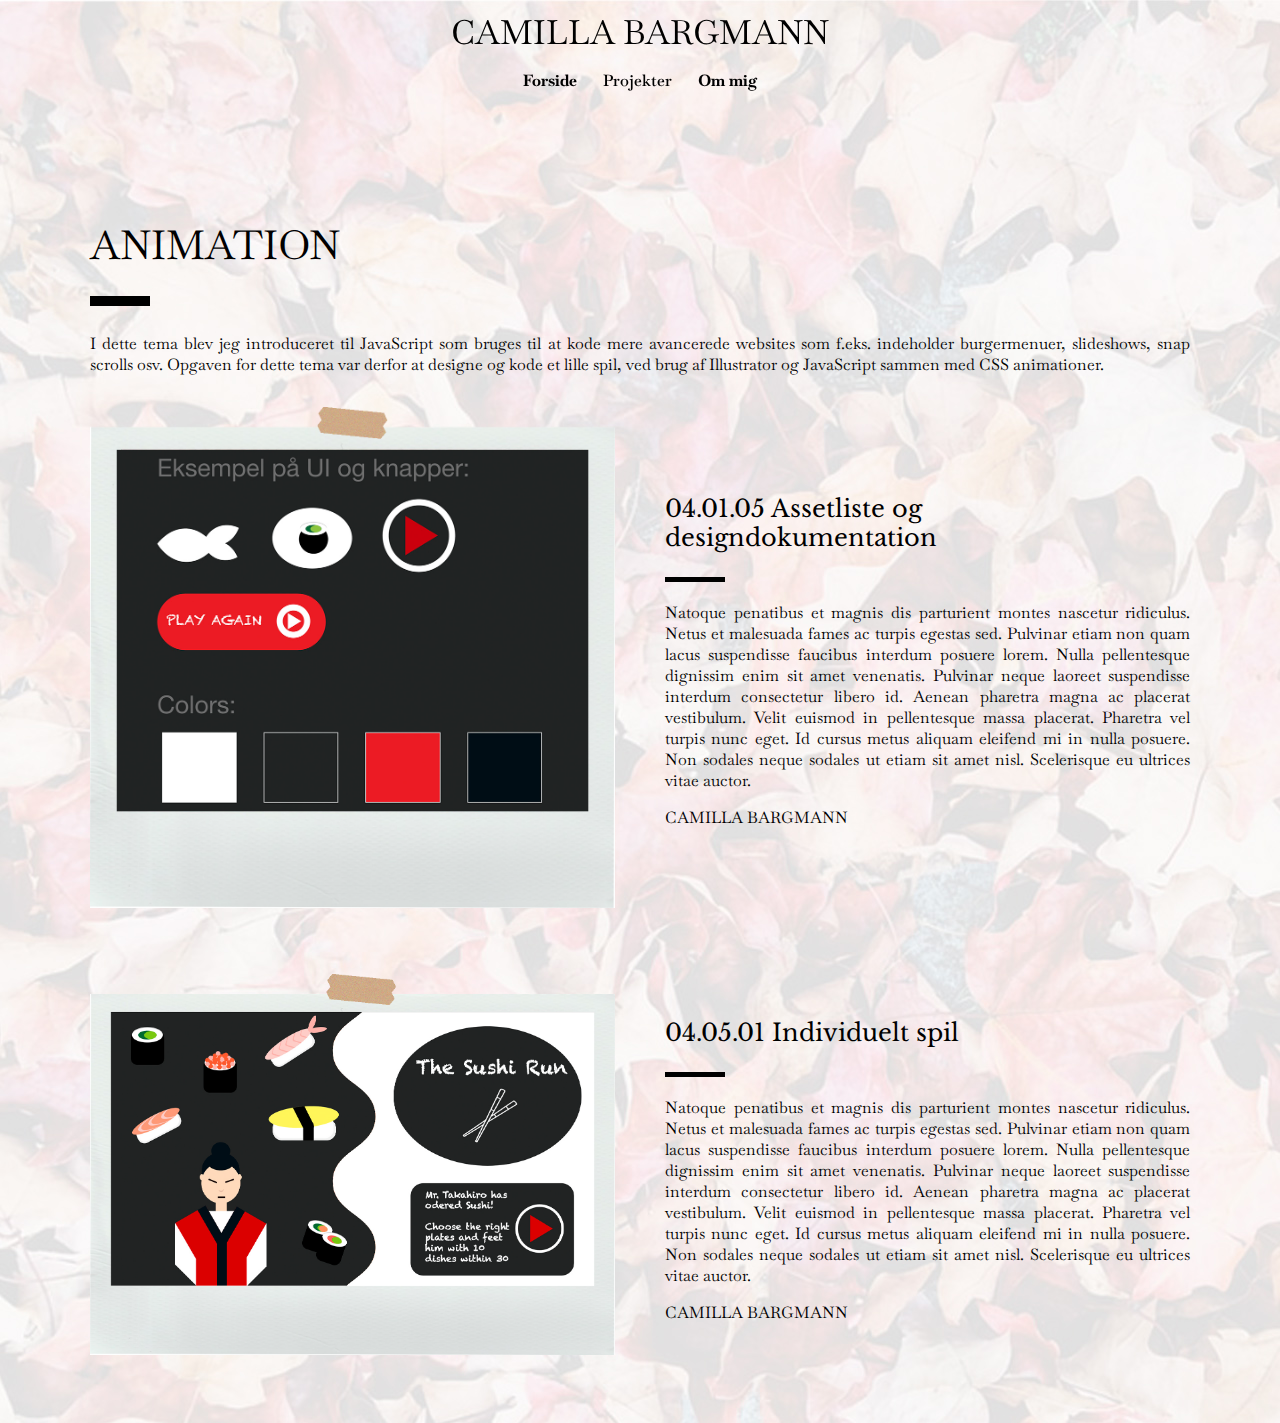
==== animation.html @ 54175079 "velfungerende site" ====
<!DOCTYPE html>
<html lang="da">

<head>
    <meta charset="utf-8">
    <meta name="viewport" content="width=device-width, initial-scale=1.0">
    <meta name="robots" content="noindex">
    <title>Portfolio</title>
    <link rel="preconnect" href="https://fonts.gstatic.com">
    <link href="https://fonts.googleapis.com/css2?family=Baskervville&display=swap" rel="stylesheet">
    <link href="https://fonts.googleapis.com/css2?family=Libre+Baskerville&display=swap" rel="stylesheet">
    <link rel="stylesheet" href="animation.css">
    <link rel="stylesheet" href="mutual.css">
</head>

<body>
    <header id="header">
        <nav>
            <div id="header_top">
                <a id="title" href="forside.html">CAMILLA BARGMANN</a>
            </div>

            <div id="header_bottom">
                <b>
                    <a href="forside.html">Forside</a>
                    <div class="dropdown">
                        <button class="dropbtn">Projekter</button>
                        <div class="dropdown-content">
                            <a href="web.html" target="blank">Web</a>
                            <a href="ux.html" target="blank">UX-Design</a>
                            <a href="animation.html" target="blank">Animation</a>
                            <a href="indhold.html" target="blank">Indhold</a>
                        </div>
                    </div>
                    <a href="about.html">Om mig</a>
                </b>
            </div>


            <div class="headerlistemobil">
                <div>
                    <div class="pointer" id="burgerknap">☰</div>
                </div>
                <ul class="hidden" id="burgerfane">
                    <li class="underline"><a href="forside.html">FORSIDE</a></li>
                    <li><a href="web.html">WEB</a></li>
                    <li><a href="ux.html">UX-DESIGN</a></li>
                    <li><a href="animation.html">ANIMATION</a></li>
                    <li><a href="indhold.html">INDHOLD</a></li>
                    <li><a href="about.html">OM MIG</a></li>
                </ul>
            </div>
        </nav>
    </header>

    <section id="first_section">

        <div class="overskrift">
            <h1>ANIMATION</h1>
            <p>I dette tema blev jeg introduceret til JavaScript som bruges til at kode mere avancerede websites som f.eks. indeholder burgermenuer, slideshows, snap scrolls osv. Opgaven for dette tema var derfor at designe og kode et lille spil, ved brug af Illustrator og JavaScript sammen med CSS animationer. </p>
        </div>

        <div class="section_wrapper">

            <div class="col">
                <img src="asset.png" alt="Billede af mig selv">
            </div>

            <div class="col">
                <h2>04.01.05 Assetliste og designdokumentation</h2>

                <p>Natoque penatibus et magnis dis parturient montes nascetur ridiculus. Netus et malesuada fames ac turpis egestas sed. Pulvinar etiam non quam lacus suspendisse faucibus interdum posuere lorem. Nulla pellentesque dignissim enim sit amet venenatis. Pulvinar neque laoreet suspendisse interdum consectetur libero id. Aenean pharetra magna ac placerat vestibulum. Velit euismod in pellentesque massa placerat. Pharetra vel turpis nunc eget. Id cursus metus aliquam eleifend mi in nulla posuere. Non sodales neque sodales ut etiam sit amet nisl. Scelerisque eu ultrices vitae auctor. </p>

                <h3>CAMILLA BARGMANN</h3>
            </div>

            <div class="col">
                <img src="spil.png" alt="Billede af mig selv">
            </div>
            <div class="col">
                <h2>04.05.01 Individuelt spil</h2>

                <p>Natoque penatibus et magnis dis parturient montes nascetur ridiculus. Netus et malesuada fames ac turpis egestas sed. Pulvinar etiam non quam lacus suspendisse faucibus interdum posuere lorem. Nulla pellentesque dignissim enim sit amet venenatis. Pulvinar neque laoreet suspendisse interdum consectetur libero id. Aenean pharetra magna ac placerat vestibulum. Velit euismod in pellentesque massa placerat. Pharetra vel turpis nunc eget. Id cursus metus aliquam eleifend mi in nulla posuere. Non sodales neque sodales ut etiam sit amet nisl. Scelerisque eu ultrices vitae auctor. </p>

                <h3>CAMILLA BARGMANN</h3>
            </div>
        </div>


    </section>

    <script src="header.js"></script>
</body>

</html>
---- animation.css ----
* {
    box-sizing: border-box;
}

img {
    width: 100%;
}

#title {
    color: black;
}

.dropbtn {
    background: none;
    border: none;
    font-size: 1rem;
    font-family: 'Baskervville', serif;
    color: black;
}


.headerlistemobil {
    z-index: 2;
    position: fixed;
    top: 0;
    left: 0;
    padding: 1rem;
    color: black;

}

#header_bottom a {
    color: black;
}


/*--------------first_section--------------*/

#title {
    color: black;
}



h2 {
    color: black;
    font-family: 'Baskervville', serif;
    font-weight: 400;
    font-size: 50px;


}

h3 {
    color: black;
    font-family: 'Baskervville', serif;
    font-weight: 400;
    font-size: 13px;


}

p {
    color: black;
    font-family: 'Baskervville', serif;
    text-align: justify;
}

h1:after {
    content: '';
    width: 60px;
    height: 10px;
    display: block;
    background-color: black;
    margin-top: 25px;

}

h2:after {
    content: '';
    width: 60px;
    height: 5px;
    display: block;
    background-color: black;
    margin-top: 25px;

}

@media (min-width: 900px) {

    #first_section .section_wrapper {
        display: grid;
        grid-template-columns: 1fr 1fr;
        grid-gap: 50px;
        align-items: center;

    }


}
---- mutual.css ----
* {
    box-sizing: border-box;
}

html {
    scroll-behavior: smooth;
}

body {
    margin: 0 auto;
    background-color: white;
    margin-bottom: 5vw;
    background-image: url(baggrund3.jpg);
}



section {
    margin: 0 7vw;
    padding-top: 15vw;
    max-width: 1400px;
}

img {
    width: 100%;
}

#eksempler {
    background: #E8BF97;
    font-family: 'Baskervville', serif;
    color: white;
    padding: 10px;
    border: 2px solid white;
    text-decoration: none;
    display: inline-grid;
}

#eksempler:hover {
    background: orange;
    color: white;
}


/*--------------fonts----------------*/
h1 {
    font-family: 'Baskervville', serif;
    font-size: 2.5rem;
    font-weight: 400;
}

h2 {
    font-family: 'Libre Baskerville', serif;
    font-size: 1.5rem;
}

h3 {
    font-family: 'Baskervville', serif;
    font-size: 1.0rem;
    margin: 0;
}


p {
    font-family: 'Baskervville', serif;
    font-size: 1rem;
}



/*--------------header---------------*/
#header {
    position: fixed;
    width: 100%;
    text-align: center;
    z-index: 1;
}

nav {
    padding: 10px 0;
}

header a {
    font-family: 'Baskervville', serif;
    text-decoration: none;
    color: white;
    font-size: 2.1rem;
    display: inline-block;
    margin: 0;
}

#header_bottom a {
    font-family: 'Baskervville', serif;
    font-size: 1rem;
    margin: 1rem 1rem;
}

#header_bottom a:hover {
    color: orange;
}

@media (max-width:900px) {
    #header_bottom {
        display: none;
    }
}

/*--------------Mobil-Header----------------*/


#burgerfane {
    background-color: black;
    line-height: 1.6;
    z-index: 2;
    position: relative;
    text-align: left;
    border: 2px solid orange;

}

#burgerfane a {
    font-size: 1rem;
}

.hidden {
    display: none;
}

#burgerknap {
    display: inline-block;
    font-size: 2rem;
    position: absolute;

}

pointer {
    cursor: pointer;
}

@media (min-width:900px) {

    .headerlistemobil {
        display: none;

    }
}


/*------------drop down menu------------*/

.dropbtn {
    background: none;
    border: none;
    font-size: 1rem;
    font-family: 'Baskervville', serif;
    font-weight: 600;

}

.dropdown {
    position: relative;
    display: inline-block;
}

.dropdown-content {
    display: none;
    position: absolute;
    background-color: white;
    min-width: 200px;
    box-shadow: 0px 8px 16px 0px rgba(0, 0, 0, 0.2);
    z-index: 1;

}

.dropdown-content a {
    color: black;
    padding: 1vw;
    text-decoration: none;
    display: block;
    font-family: 'Baskervville', serif;
    font-size: 1rem;

}

.dropdown-content a:hover {
    background-color: black;
    color: black;

}

.dropdown:hover .dropdown-content {
    display: block;
}

.dropdown:hover .dropbtn {
    color: orange;
    border-bottom: solid orange 3px;
}

/*--------------footer---------------*/


/*---------------utility----------------*/

.hide {
    display: none;
}

.invis {
    opacity: 0;
}

.pointer {
    cursor: pointer;
}
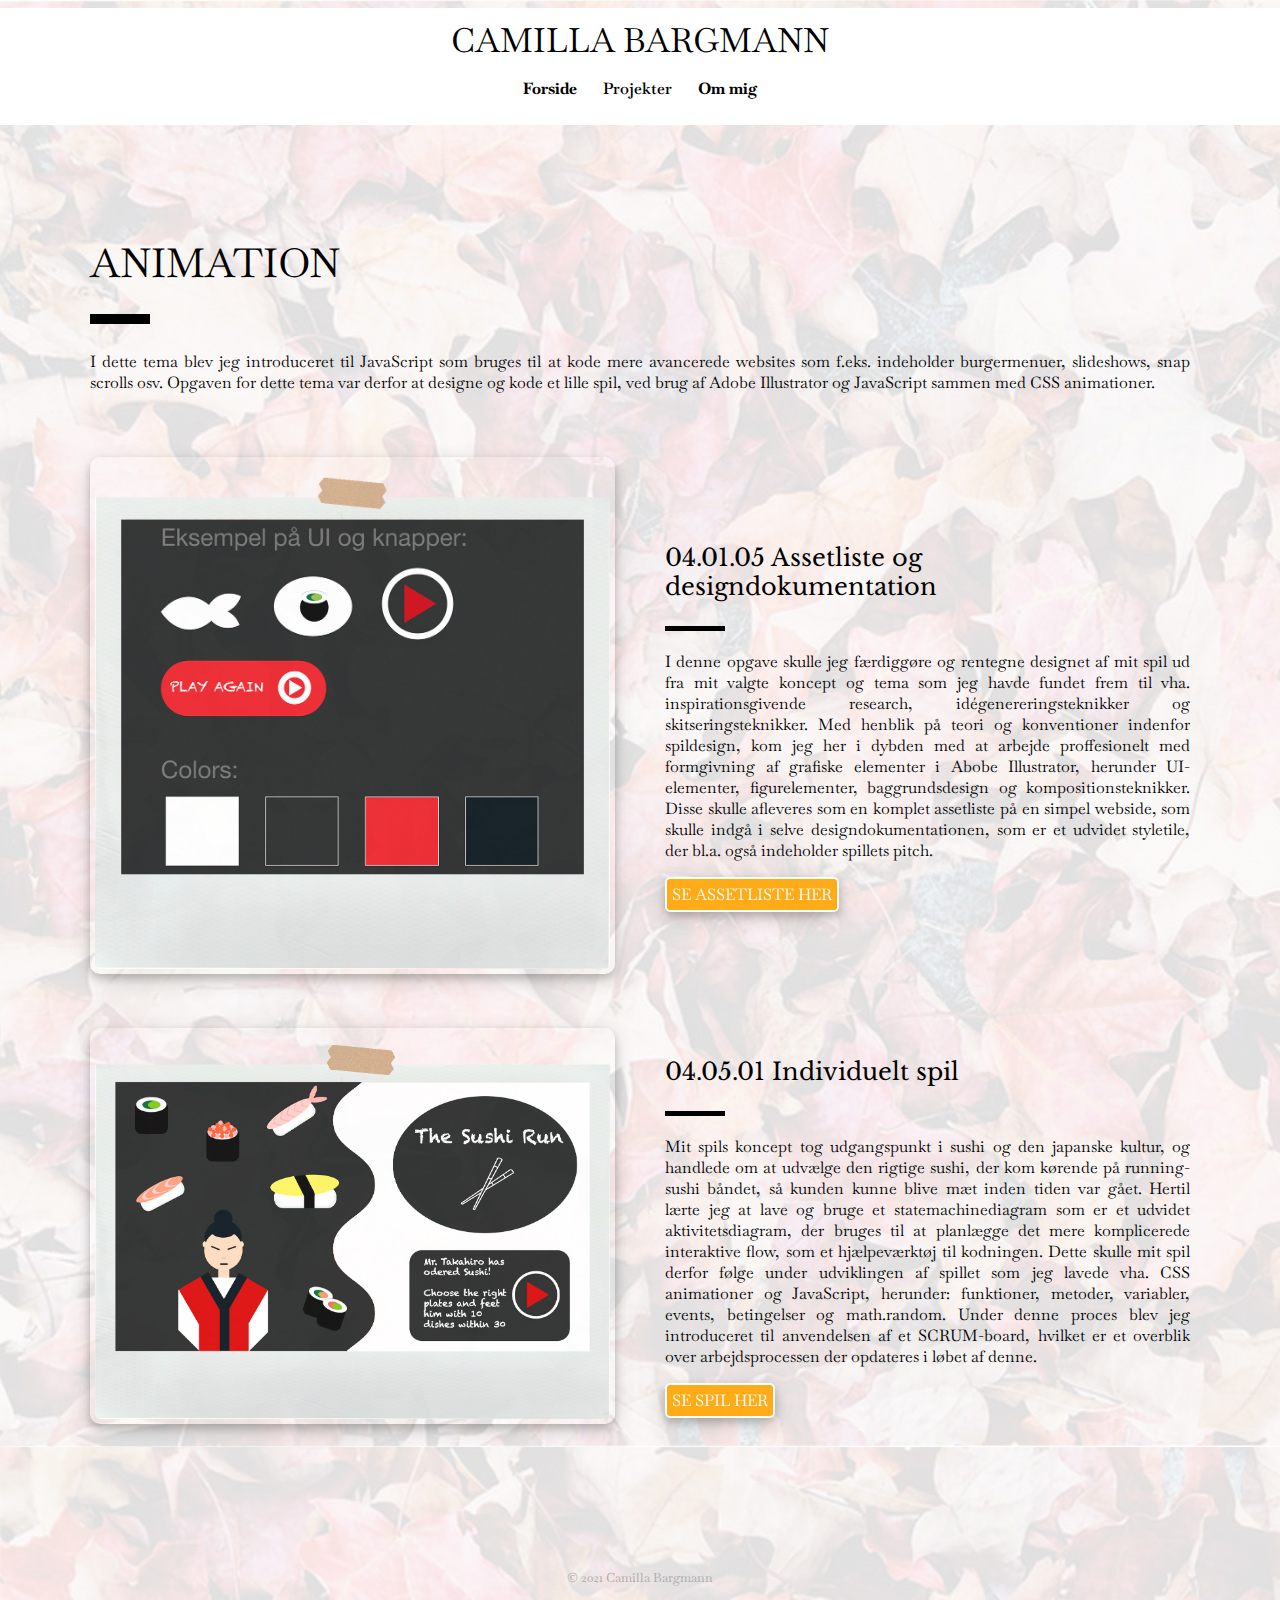
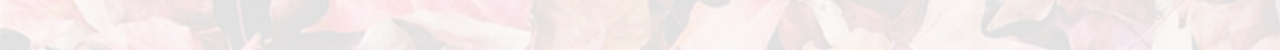
==== commit 075eaf0c: "almost done" ====
--- a/animation.html
+++ b/animation.html
@@ -52,44 +52,52 @@
             </div>
         </nav>
     </header>
+    <hr>
+    <main>
+        <section id="first_section">
 
-    <section id="first_section">
-
-        <div class="overskrift">
-            <h1>ANIMATION</h1>
-            <p>I dette tema blev jeg introduceret til JavaScript som bruges til at kode mere avancerede websites som f.eks. indeholder burgermenuer, slideshows, snap scrolls osv. Opgaven for dette tema var derfor at designe og kode et lille spil, ved brug af Illustrator og JavaScript sammen med CSS animationer. </p>
-        </div>
-
-        <div class="section_wrapper">
-
-            <div class="col">
-                <img src="asset.png" alt="Billede af mig selv">
+            <div class="overskrift">
+                <h1 id="bigger">ANIMATION</h1>
+                <p id="tema">I dette tema blev jeg introduceret til JavaScript som bruges til at kode mere avancerede websites som f.eks. indeholder burgermenuer, slideshows, snap scrolls osv. Opgaven for dette tema var derfor at designe og kode et lille spil, ved brug af Adobe Illustrator og JavaScript sammen med CSS animationer. </p>
             </div>
 
-            <div class="col">
-                <h2>04.01.05 Assetliste og designdokumentation</h2>
+            <div class="section_wrapper">
 
-                <p>Natoque penatibus et magnis dis parturient montes nascetur ridiculus. Netus et malesuada fames ac turpis egestas sed. Pulvinar etiam non quam lacus suspendisse faucibus interdum posuere lorem. Nulla pellentesque dignissim enim sit amet venenatis. Pulvinar neque laoreet suspendisse interdum consectetur libero id. Aenean pharetra magna ac placerat vestibulum. Velit euismod in pellentesque massa placerat. Pharetra vel turpis nunc eget. Id cursus metus aliquam eleifend mi in nulla posuere. Non sodales neque sodales ut etiam sit amet nisl. Scelerisque eu ultrices vitae auctor. </p>
+                <div class="col">
+                    <img src="asset.png" alt="Billede af mig selv">
+                </div>
 
-                <h3>CAMILLA BARGMANN</h3>
+                <div class="col">
+                    <h2>04.01.05 Assetliste og designdokumentation</h2>
+
+                    <p>I denne opgave skulle jeg færdiggøre og rentegne designet af mit spil ud fra mit valgte koncept og tema som jeg havde fundet frem til vha. inspirationsgivende research, idégenereringsteknikker og skitseringsteknikker. Med henblik på teori og konventioner indenfor spildesign, kom jeg her i dybden med at arbejde proffesionelt med formgivning af grafiske elementer i Abobe Illustrator, herunder UI-elementer, figurelementer, baggrundsdesign og kompositionsteknikker. Disse skulle afleveres som en komplet assetliste på en simpel webside, som skulle indgå i selve designdokumentationen, som er et udvidet styletile, der bl.a. også indeholder spillets pitch. </p>
+                    <a href="http://cmbargmann.dk/kea/04_animation/spil/svg/assetliste.html">
+                        <h3 id="eksempler">SE ASSETLISTE HER</h3>
+                    </a>
+                </div>
+
+                <div class="col">
+                    <img src="spil.png" alt="Billede af mig selv">
+                </div>
+                <div class="col">
+                    <h2>04.05.01 Individuelt spil</h2>
+
+                    <p>Mit spils koncept tog udgangspunkt i sushi og den japanske kultur, og handlede om at udvælge den rigtige sushi, der kom kørende på running-sushi båndet, så kunden kunne blive mæt inden tiden var gået. Hertil lærte jeg at lave og bruge et statemachinediagram som er et udvidet aktivitetsdiagram, der bruges til at planlægge det mere komplicerede interaktive flow, som et hjælpeværktøj til kodningen. Dette skulle mit spil derfor følge under udviklingen af spillet som jeg lavede vha. CSS animationer og JavaScript, herunder: funktioner, metoder, variabler, events, betingelser og math.random. Under denne proces blev jeg introduceret til anvendelsen af et SCRUM-board, hvilket er et overblik over arbejdsprocessen der opdateres i løbet af denne. </p>
+
+                    <a href="http://cmbargmann.dk/kea/04_animation/spil/index.html">
+                        <h3 id="eksempler">SE SPIL HER</h3>
+                    </a>
+                </div>
             </div>
 
-            <div class="col">
-                <img src="spil.png" alt="Billede af mig selv">
-            </div>
-            <div class="col">
-                <h2>04.05.01 Individuelt spil</h2>
 
-                <p>Natoque penatibus et magnis dis parturient montes nascetur ridiculus. Netus et malesuada fames ac turpis egestas sed. Pulvinar etiam non quam lacus suspendisse faucibus interdum posuere lorem. Nulla pellentesque dignissim enim sit amet venenatis. Pulvinar neque laoreet suspendisse interdum consectetur libero id. Aenean pharetra magna ac placerat vestibulum. Velit euismod in pellentesque massa placerat. Pharetra vel turpis nunc eget. Id cursus metus aliquam eleifend mi in nulla posuere. Non sodales neque sodales ut etiam sit amet nisl. Scelerisque eu ultrices vitae auctor. </p>
-
-                <h3>CAMILLA BARGMANN</h3>
-            </div>
-        </div>
-
-
-    </section>
-
+        </section>
+    </main>
     <script src="header.js"></script>
+    <script src="animation.js"></script>
+    <footer>
+        <p class="footer">&copy; 2021 Camilla Bargmann</p>
+    </footer>
 </body>
 
 </html>
--- a/animation.css
+++ b/animation.css
@@ -33,6 +33,24 @@
     color: black;
 }
 
+#header {
+    background-color: white;
+}
+
+.slide {
+    animation-name: slide_kf;
+    animation-duration: 7s;
+    animation-iteration-count: infinite;
+    animation-timing-function: linear;
+}
+
+@keyframes slide_kf {
+    to {
+        transform: translateX(105vw);
+    }
+}
+
+}
 
 /*--------------first_section--------------*/
 
@@ -86,6 +104,13 @@
 
 }
 
+footer p {
+    text-align: center;
+    color: darkgray;
+    font-size: 0.8rem;
+    padding-top: 10vw;
+}
+
 @media (min-width: 900px) {
 
     #first_section .section_wrapper {
--- a/mutual.css
+++ b/mutual.css
@@ -14,6 +14,15 @@
 }
 
 
+img {
+    border-radius: 10px;
+    border: none;
+    /*    border-radius: 50px;*/
+    padding: 5px;
+    box-shadow: 0 4px 8px 0 rgba(0, 0, 0, 0.2), 0 6px 20px 0 rgba(0, 0, 0, 0.19);
+    filter: opacity(90%)
+}
+
 
 section {
     margin: 0 7vw;
@@ -26,7 +35,7 @@
 }
 
 #eksempler {
-    background: #E8BF97;
+    background: orange;
     font-family: 'Baskervville', serif;
     color: white;
     padding: 10px;
@@ -36,10 +45,17 @@
 }
 
 #eksempler:hover {
-    background: orange;
-    color: white;
-}
-
+    background: black;
+    color: orange;
+}
+
+#eksempler {
+
+    padding: 5px;
+    border-radius: 5px;
+    box-shadow: 0 4px 8px 0 rgba(0, 0, 0, 0.2), 0 6px 20px 0 rgba(0, 0, 0, 0.19);
+    filter: opacity(90%)
+}
 
 /*--------------fonts----------------*/
 h1 {
@@ -196,7 +212,6 @@
     border-bottom: solid orange 3px;
 }
 
-/*--------------footer---------------*/
 
 
 /*---------------utility----------------*/
@@ -212,3 +227,11 @@
 .pointer {
     cursor: pointer;
 }
+
+
+@media (min-width: 900px) {
+
+    #tema {
+        margin-bottom: 5vw;
+    }
+}
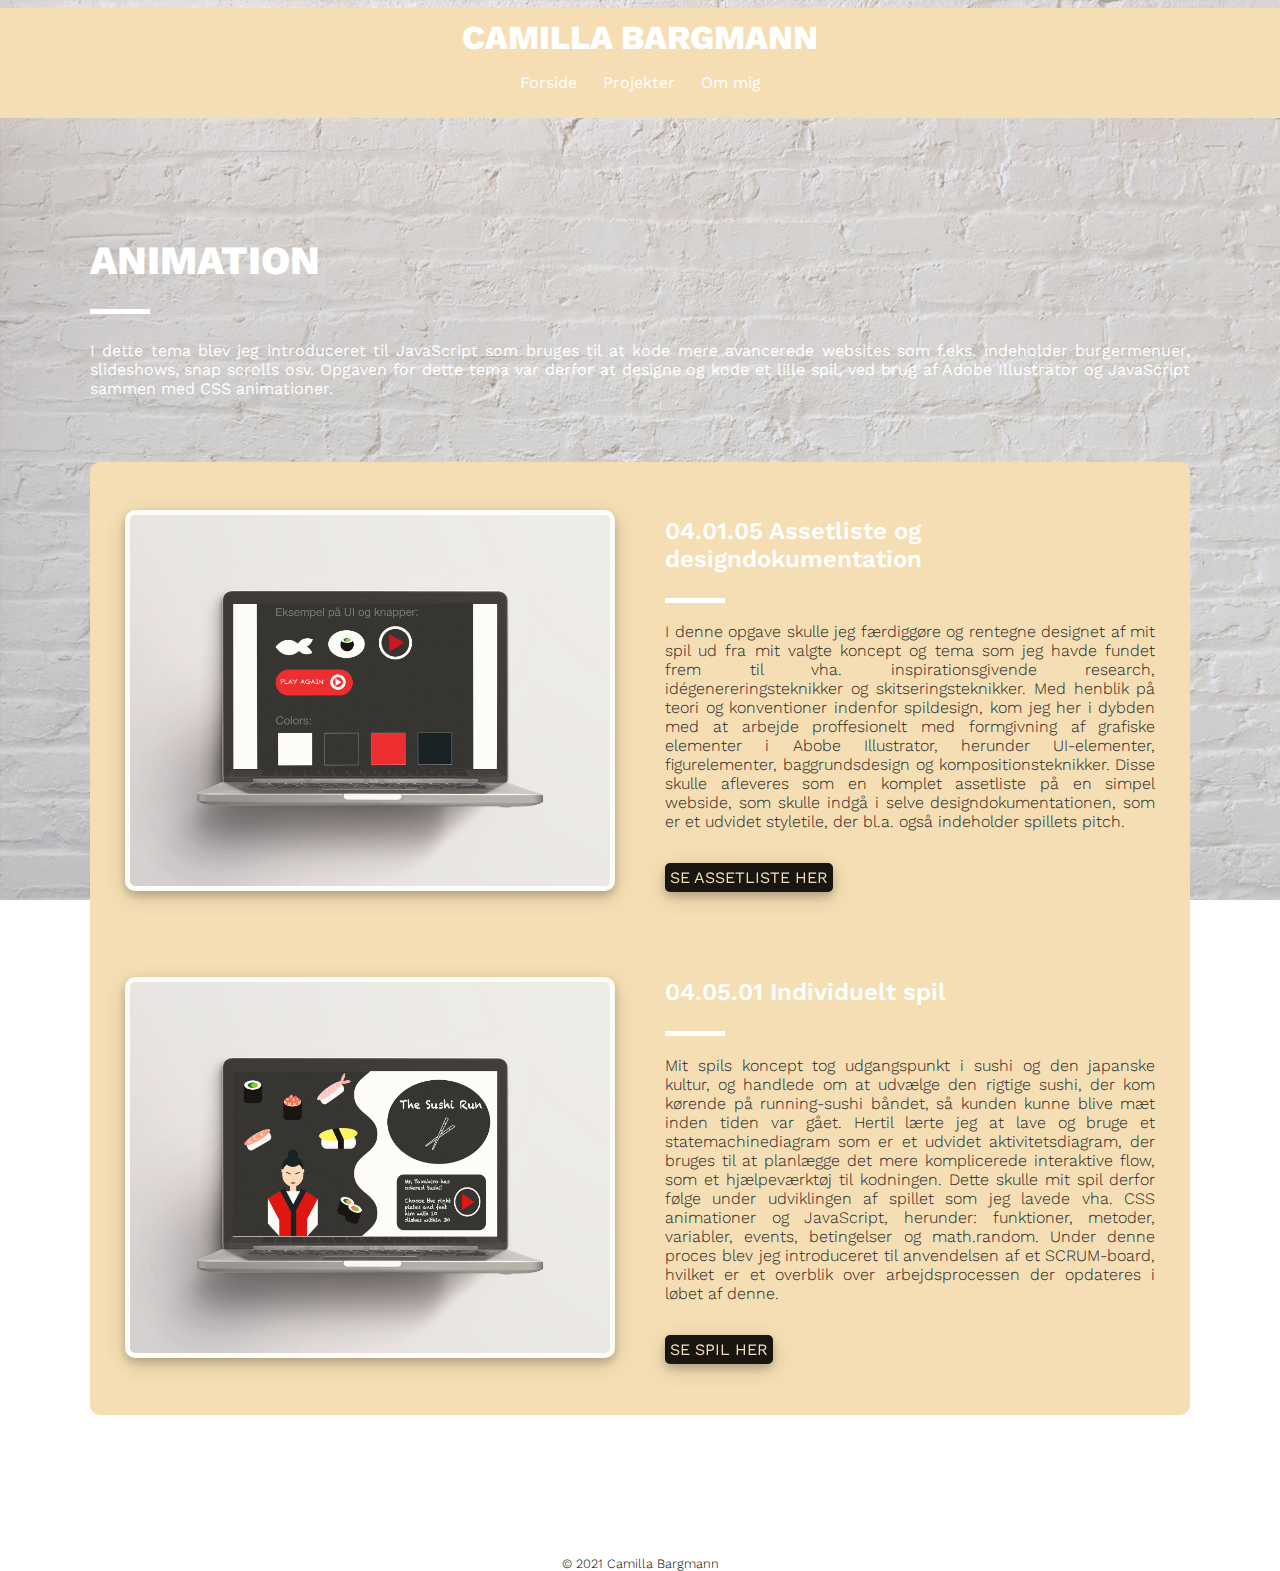
==== commit f2ce2e20: "nyt udseende" ====
--- a/animation.html
+++ b/animation.html
@@ -7,8 +7,7 @@
     <meta name="robots" content="noindex">
     <title>Portfolio</title>
     <link rel="preconnect" href="https://fonts.gstatic.com">
-    <link href="https://fonts.googleapis.com/css2?family=Baskervville&display=swap" rel="stylesheet">
-    <link href="https://fonts.googleapis.com/css2?family=Libre+Baskerville&display=swap" rel="stylesheet">
+    <link href="https://fonts.googleapis.com/css2?family=Work+Sans:wght@300;400;500;600;800&display=swap" rel="stylesheet">
     <link rel="stylesheet" href="animation.css">
     <link rel="stylesheet" href="mutual.css">
 </head>
@@ -64,7 +63,7 @@
             <div class="section_wrapper">
 
                 <div class="col">
-                    <img src="asset.png" alt="Billede af mig selv">
+                    <img src="asset1.jpg" alt="Billede af mig selv">
                 </div>
 
                 <div class="col">
@@ -77,7 +76,7 @@
                 </div>
 
                 <div class="col">
-                    <img src="spil.png" alt="Billede af mig selv">
+                    <img src="spil1.jpg" alt="Billede af mig selv">
                 </div>
                 <div class="col">
                     <h2>04.05.01 Individuelt spil</h2>
--- a/animation.css
+++ b/animation.css
@@ -1,40 +1,5 @@
-* {
-    box-sizing: border-box;
-}
-
-img {
-    width: 100%;
-}
-
-#title {
-    color: black;
-}
-
-.dropbtn {
-    background: none;
-    border: none;
-    font-size: 1rem;
-    font-family: 'Baskervville', serif;
-    color: black;
-}
-
-
-.headerlistemobil {
-    z-index: 2;
-    position: fixed;
-    top: 0;
-    left: 0;
-    padding: 1rem;
-    color: black;
-
-}
-
-#header_bottom a {
-    color: black;
-}
-
 #header {
-    background-color: white;
+    background-color: wheat;
 }
 
 .slide {
@@ -46,7 +11,7 @@
 
 @keyframes slide_kf {
     to {
-        transform: translateX(105vw);
+        transform: translateX(100vw);
     }
 }
 
@@ -59,37 +24,16 @@
 }
 
 
-
-h2 {
-    color: black;
-    font-family: 'Baskervville', serif;
-    font-weight: 400;
-    font-size: 50px;
-
-
-}
-
-h3 {
-    color: black;
-    font-family: 'Baskervville', serif;
-    font-weight: 400;
-    font-size: 13px;
-
-
-}
-
 p {
-    color: black;
-    font-family: 'Baskervville', serif;
     text-align: justify;
 }
 
 h1:after {
     content: '';
     width: 60px;
-    height: 10px;
+    height: 5px;
     display: block;
-    background-color: black;
+    background-color: white;
     margin-top: 25px;
 
 }
@@ -99,14 +43,14 @@
     width: 60px;
     height: 5px;
     display: block;
-    background-color: black;
+    background-color: white;
     margin-top: 25px;
 
 }
 
 footer p {
     text-align: center;
-    color: darkgray;
+    color: black;
     font-size: 0.8rem;
     padding-top: 10vw;
 }
--- a/mutual.css
+++ b/mutual.css
@@ -6,23 +6,39 @@
     scroll-behavior: smooth;
 }
 
+html {
+    height: 100%;
+}
+
 body {
     margin: 0 auto;
+    margin-bottom: 5vw;
+    background-image: url(baggrund11.jpg);
+    background-attachment: fixed;
+    background-size: cover;
+}
+
+
+img {
+
+    width: 100%;
+    height: 100%;
+    border-radius: 10px;
     background-color: white;
-    margin-bottom: 5vw;
-    background-image: url(baggrund3.jpg);
-}
-
-
-img {
-    border-radius: 10px;
     border: none;
-    /*    border-radius: 50px;*/
     padding: 5px;
     box-shadow: 0 4px 8px 0 rgba(0, 0, 0, 0.2), 0 6px 20px 0 rgba(0, 0, 0, 0.19);
     filter: opacity(90%)
 }
 
+.section_wrapper {
+    background-color: wheat;
+    border-radius: 10px;
+    border: none;
+    padding: 35px;
+
+
+}
 
 section {
     margin: 0 7vw;
@@ -30,23 +46,20 @@
     max-width: 1400px;
 }
 
-img {
-    width: 100%;
-}
+
 
 #eksempler {
-    background: orange;
-    font-family: 'Baskervville', serif;
-    color: white;
+    background: black;
+    font-family: 'Work Sans', sans-serif;
+    color: wheat;
     padding: 10px;
-    border: 2px solid white;
     text-decoration: none;
     display: inline-grid;
 }
 
 #eksempler:hover {
-    background: black;
-    color: orange;
+    background: wheat;
+    color: white;
 }
 
 #eksempler {
@@ -57,181 +70,209 @@
     filter: opacity(90%)
 }
 
-/*--------------fonts----------------*/
-h1 {
-    font-family: 'Baskervville', serif;
-    font-size: 2.5rem;
+#tema {
+    color: white;
     font-weight: 400;
 }
-
-h2 {
-    font-family: 'Libre Baskerville', serif;
-    font-size: 1.5rem;
-}
-
-h3 {
-    font-family: 'Baskervville', serif;
-    font-size: 1.0rem;
-    margin: 0;
-}
-
-
-p {
-    font-family: 'Baskervville', serif;
-    font-size: 1rem;
-}
-
-
-
-/*--------------header---------------*/
-#header {
-    position: fixed;
-    width: 100%;
-    text-align: center;
-    z-index: 1;
-}
-
-nav {
-    padding: 10px 0;
-}
-
-header a {
-    font-family: 'Baskervville', serif;
-    text-decoration: none;
-    color: white;
-    font-size: 2.1rem;
-    display: inline-block;
-    margin: 0;
-}
-
-#header_bottom a {
-    font-family: 'Baskervville', serif;
-    font-size: 1rem;
-    margin: 1rem 1rem;
-}
-
-#header_bottom a:hover {
-    color: orange;
-}
-
-@media (max-width:900px) {
-    #header_bottom {
-        display: none;
-    }
-}
-
-/*--------------Mobil-Header----------------*/
-
-
-#burgerfane {
-    background-color: black;
-    line-height: 1.6;
-    z-index: 2;
-    position: relative;
-    text-align: left;
-    border: 2px solid orange;
-
-}
-
-#burgerfane a {
-    font-size: 1rem;
-}
-
-.hidden {
-    display: none;
-}
-
-#burgerknap {
-    display: inline-block;
-    font-size: 2rem;
-    position: absolute;
-
-}
-
-pointer {
-    cursor: pointer;
-}
-
-@media (min-width:900px) {
-
-    .headerlistemobil {
-        display: none;
-
-    }
-}
-
-
-/*------------drop down menu------------*/
-
-.dropbtn {
-    background: none;
-    border: none;
-    font-size: 1rem;
-    font-family: 'Baskervville', serif;
-    font-weight: 600;
-
-}
-
-.dropdown {
-    position: relative;
-    display: inline-block;
-}
-
-.dropdown-content {
-    display: none;
-    position: absolute;
-    background-color: white;
-    min-width: 200px;
-    box-shadow: 0px 8px 16px 0px rgba(0, 0, 0, 0.2);
-    z-index: 1;
-
-}
-
-.dropdown-content a {
-    color: black;
-    padding: 1vw;
-    text-decoration: none;
-    display: block;
-    font-family: 'Baskervville', serif;
-    font-size: 1rem;
-
-}
-
-.dropdown-content a:hover {
-    background-color: black;
-    color: black;
-
-}
-
-.dropdown:hover .dropdown-content {
-    display: block;
-}
-
-.dropdown:hover .dropbtn {
-    color: orange;
-    border-bottom: solid orange 3px;
-}
-
-
-
-/*---------------utility----------------*/
-
-.hide {
-    display: none;
-}
-
-.invis {
-    opacity: 0;
-}
-
-.pointer {
-    cursor: pointer;
-}
-
 
 @media (min-width: 900px) {
 
     #tema {
         margin-bottom: 5vw;
     }
-}
+
+    /*--------------fonts----------------*/
+    h1 {
+        font-family: 'Work Sans', sans-serif;
+        font-size: 2.5rem;
+        font-weight: 800;
+        color: white;
+
+    }
+
+    h2 {
+        font-family: 'Work Sans', sans-serif;
+        font-size: 1.5rem;
+        font-weight: 600;
+        color: white;
+
+    }
+
+    h3 {
+        font-family: 'Work Sans', sans-serif;
+        font-size: 1rem;
+        font-weight: 400;
+    }
+
+
+    p {
+        font-family: 'Work Sans', sans-serif;
+        font-size: 1rem;
+        font-weight: 300;
+        color: #262626;
+
+
+
+    }
+
+
+
+    /*--------------header---------------*/
+    #header {
+        position: fixed;
+        width: 100%;
+        text-align: center;
+        z-index: 1;
+
+    }
+
+    nav {
+        padding: 10px 0;
+    }
+
+    header a {
+        font-family: 'Work Sans', sans-serif;
+        text-decoration: none;
+        color: white;
+        font-size: 2.1rem;
+        display: inline-block;
+        margin: 0;
+        font-weight: 800;
+    }
+
+    #header_bottom a {
+        font-family: 'Work Sans', sans-serif;
+        font-size: 1rem;
+        margin: 1rem 1rem;
+        font-weight: 400;
+        color: white;
+    }
+
+    #header_bottom a:hover {
+        color: black;
+    }
+
+    #title {
+        color: white;
+    }
+
+    @media (max-width:900px) {
+        #header_bottom {
+            display: none;
+        }
+    }
+
+    /*--------------Mobil-Header----------------*/
+
+
+    .headerlistemobil {
+        z-index: 2;
+        position: fixed;
+        top: 0;
+        left: 0;
+        padding: 1rem;
+        color: white;
+
+    }
+
+    #burgerfane {
+        background-color: wheat;
+        line-height: 1.6;
+        z-index: 2;
+        position: relative;
+        text-align: left;
+        border: 2px solid white;
+        padding: 35px;
+
+    }
+
+    #burgerfane a {
+        font-size: 1rem;
+    }
+
+    .hidden {
+        display: none;
+    }
+
+    #burgerknap {
+        display: inline-block;
+        font-size: 2rem;
+        position: fixed;
+
+    }
+
+    pointer {
+        cursor: pointer;
+    }
+
+    @media (min-width:900px) {
+
+        .headerlistemobil {
+            display: none;
+
+        }
+    }
+
+
+    /*------------drop down menu------------*/
+
+
+
+    .dropbtn {
+        background: none;
+        border: none;
+        font-size: 1rem;
+        font-family: 'Work Sans', sans-serif;
+        color: white;
+        font-weight: 400;
+    }
+
+    .dropdown {
+        position: relative;
+        display: inline-block;
+    }
+
+    .dropdown-content {
+        display: none;
+        position: absolute;
+        background-color: black;
+        min-width: 200px;
+        box-shadow: 0px 8px 16px 0px rgba(0, 0, 0, 0.2);
+        z-index: 1;
+
+    }
+
+    .dropdown-content a {
+        color: wheat;
+        padding: 1vw;
+        text-decoration: none;
+        display: block;
+        font-family: 'Work Sans', sans-serif;
+        font-size: 1rem;
+
+    }
+
+    .dropdown-content a:hover {
+        background-color: wheat;
+        color: black;
+
+    }
+
+    .dropdown:hover .dropdown-content {
+        display: block;
+    }
+
+    .dropdown:hover .dropbtn {
+        color: black;
+        border-bottom: solid wheat 3px;
+    }
+
+
+
+    /*---------------utility----------------*/
+
+
+
+    .pointer {
+        cursor: pointer;
+    }
